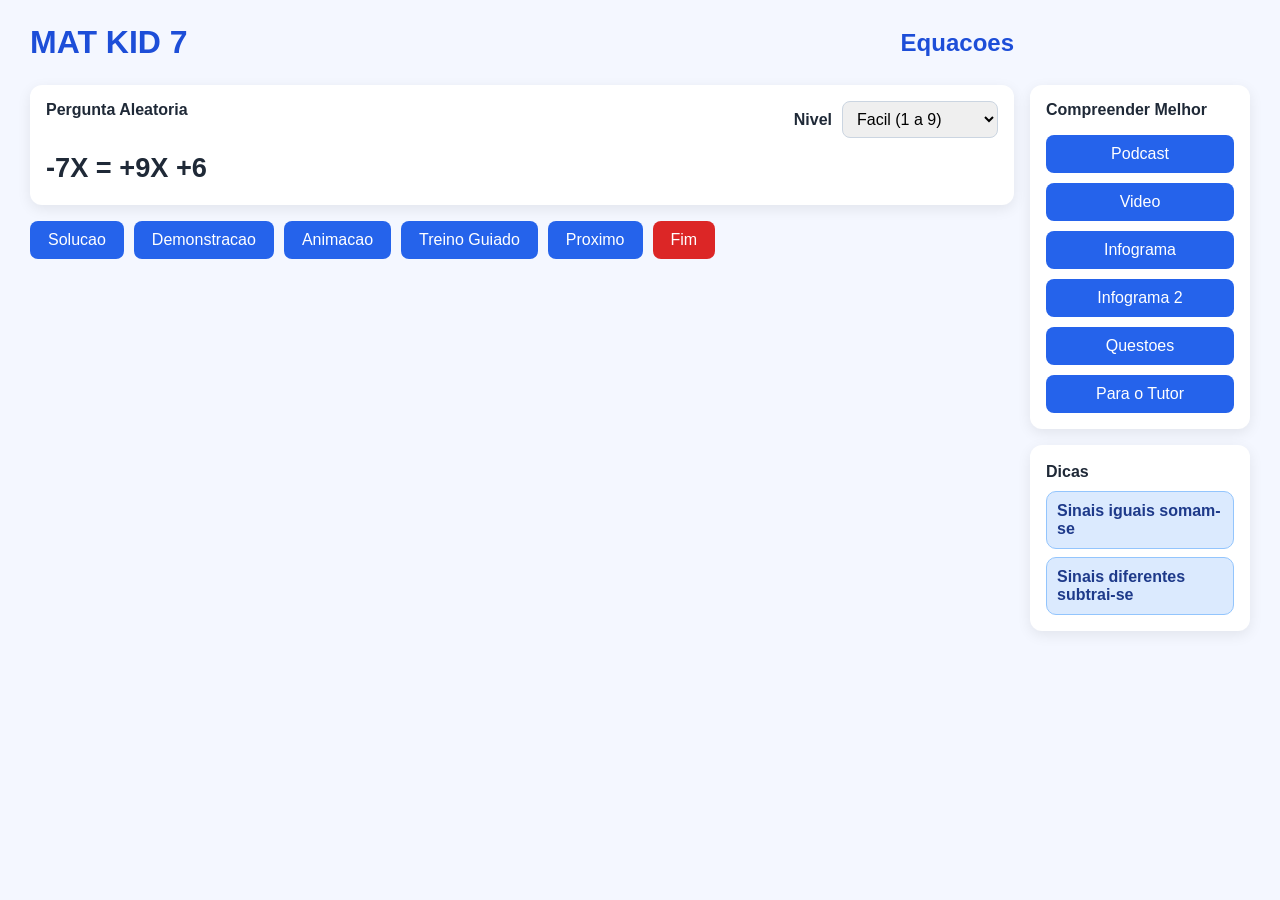
==== index.html @ 6c49c3ba "Primeira versao da app Mat Kid 7" ====
<!DOCTYPE html>
<html lang="pt">
<head>
  <meta charset="UTF-8">
  <meta name="viewport" content="width=device-width, initial-scale=1.0">
  <title>MAT KID 7 - Equacoes</title>
  <link rel="stylesheet" href="./style.css">
</head>
<body>
  <div class="app">
    <header class="top-bar">
      <div class="top-main">
        <h1>MAT KID 7</h1>
        <h2>Equacoes</h2>
      </div>
      <div class="top-side-spacer"></div>
    </header>

    <div id="main-layout" class="main-layout">
      <main class="content">
        <section class="card question-card">
          <div class="question-header">
            <p class="label">Pergunta Aleatoria</p>
            <div class="level-inline">
              <label class="label" for="level-select">Nivel</label>
              <select id="level-select">
                <option value="easy">Facil (1 a 9)</option>
                <option value="medium">Medio (1 a 20)</option>
                <option value="hard">Desafio (1 a 99)</option>
              </select>
            </div>
          </div>
          <div id="equation" class="equation"></div>
        </section>

        <section class="buttons">
          <button id="btn-solution">Solucao</button>
          <button id="btn-demo">Demonstracao</button>
          <button id="btn-animation">Animacao</button>
          <button id="btn-training">Treino Guiado</button>
          <button id="btn-next">Proximo</button>
          <button id="btn-end" class="danger">Fim</button>
        </section>

        <section id="solution-area" class="card hidden"></section>

        <section id="demo-area" class="card hidden">
          <div class="demo-head">
            <div id="demo-original" class="equation"></div>
            <p class="demo-warning">Atencao: vermelho significa que o sinal mudou porque passou para o outro lado do =.</p>
          </div>
          <div id="demo-steps" class="demo-steps"></div>
        </section>

        <section id="animation-area" class="card hidden">
          <div class="animation-head">
            <p class="label">Animacao com Bonecos de Neve</p>
            <div class="animation-actions">
              <label for="animation-speed">Velocidade</label>
              <select id="animation-speed">
                <option value="slow">Lento</option>
                <option value="normal" selected>Normal</option>
                <option value="fast">Rapido</option>
              </select>
              <button id="btn-animation-run">Iniciar Animacao</button>
              <button id="btn-animation-reset">Reiniciar</button>
              <button id="btn-animation-expand">Expandir Janela</button>
            </div>
          </div>
          <p id="animation-legend" class="animation-legend">Clica em "Iniciar Animacao" para ver os bonecos atravessar o portao do =.</p>
          <div id="animation-board" class="animation-board"></div>
        </section>

        <section id="training-area" class="card hidden">
          <div class="animation-head">
            <p class="label">Treino Guiado</p>
            <button id="btn-training-reset">Reiniciar Treino</button>
          </div>
          <p id="training-legend" class="animation-legend">Clica num boneco para o mover para o lado correto.</p>
          <p id="training-stats" class="training-stats">Acertos: 0 | Tentativas: 0</p>
          <p id="training-stars" class="training-stars">Estrelas: ☆☆☆</p>
          <div class="training-history">
            <p class="label">Historico da Sessao</p>
            <div id="training-history-list" class="training-history-list"></div>
          </div>
          <div id="training-board" class="animation-board training-board"></div>
        </section>
      </main>

      <aside class="learn-panel card">
        <p class="label">Compreender Melhor</p>
        <button id="btn-podcast">Podcast</button>
        <button id="btn-video">Video</button>
        <button id="btn-infograma">Infograma</button>
        <button id="btn-infograma-2">Infograma 2</button>
        <button id="btn-questions">Questoes</button>
        <button id="btn-tutor">Para o Tutor</button>
      </aside>

      <aside class="tips-panel card">
        <p class="label">Dicas</p>
        <div class="tips-box">Sinais iguais somam-se</div>
        <div class="tips-box">Sinais diferentes subtrai-se</div>
      </aside>
    </div>

    <section id="tutor-area" class="card hidden tutor-area">
      <p class="label">Para o Tutor</p>
      <p>Este metodo usa a analogia "passar pela porta" para ajudar o aluno a compreender a troca de sinal com confianca.</p>
      <p>Este nao e o metodo formal mais usado nas escolas (metodo da balanca), mas funciona como apoio intuitivo para chegar a solucao sem decorar regras.</p>
      <p>As questoes servem para verificar se o aluno percebeu o raciocinio. Nao sao para memorizacao, mas para consolidar seguranca.</p>
      <p>E recomendavel ouvir o podcast em conjunto com o aluno para reforcar o entendimento.</p>
    </section>

    <section id="questions-modal" class="questions-modal hidden">
      <div class="questions-card">
        <div class="questions-head">
          <p id="questions-title" class="label">Pergunta 1</p>
          <p id="questions-counter" class="questions-counter">1 / 1</p>
          <button id="btn-questions-close" class="danger">Fechar</button>
        </div>
        <p id="questions-text" class="questions-text"></p>
        <p id="questions-answer" class="questions-answer hidden"></p>
        <div class="questions-actions">
          <button id="btn-question-prev">←</button>
          <button id="btn-question-answer">Resposta</button>
          <button id="btn-question-next">→</button>
        </div>
      </div>
    </section>
  </div>

  <script src="./script.js"></script>
</body>
</html>
---- style.css ----
* {
  box-sizing: border-box;
}

body {
  margin: 0;
  font-family: Arial, sans-serif;
  background: #f4f7ff;
  color: #1f2937;
}

.app {
  min-height: 100vh;
  padding: 24px;
}

.top-bar {
  display: grid;
  grid-template-columns: minmax(0, 1fr) 220px;
  gap: 16px;
  max-width: 1220px;
  margin: 0 auto 24px;
}

.top-main {
  display: flex;
  align-items: center;
  justify-content: space-between;
}

.top-main h1,
.top-main h2 {
  margin: 0;
  color: #1d4ed8;
}

.main-layout {
  display: grid;
  grid-template-columns: minmax(0, 1fr) 220px;
  gap: 16px;
  max-width: 1220px;
  margin: 0 auto;
  align-items: start;
}

.main-layout.animation-expanded {
  grid-template-columns: 1fr;
}

.main-layout.animation-expanded .learn-panel {
  display: none;
}

.content {
  display: grid;
  gap: 16px;
}

.card {
  background: #fff;
  border-radius: 12px;
  padding: 16px;
  box-shadow: 0 4px 14px rgba(0, 0, 0, 0.08);
}

.question-header {
  display: flex;
  justify-content: space-between;
  align-items: flex-start;
  gap: 12px;
  margin-bottom: 10px;
}

.level-inline {
  display: flex;
  align-items: center;
  gap: 10px;
}

.level-inline .label {
  margin: 0;
}

.label {
  margin: 0 0 8px;
  font-weight: 700;
}

.equation {
  font-size: 1.7rem;
  font-weight: 700;
  line-height: 1.5;
  word-wrap: break-word;
}

.buttons {
  display: flex;
  flex-wrap: wrap;
  gap: 10px;
}

.learn-panel {
  display: flex;
  flex-direction: column;
  gap: 10px;
}

.learn-panel .label {
  margin-bottom: 6px;
}

.learn-panel button {
  width: 100%;
}

.tips-panel {
  display: flex;
  flex-direction: column;
  gap: 8px;
  grid-column: 2;
}

.tips-panel p {
  margin: 0;
  line-height: 1.35;
}

.tips-box {
  background: #dbeafe;
  border: 1px solid #93c5fd;
  border-radius: 10px;
  padding: 10px;
  font-weight: 700;
  color: #1e3a8a;
}

button {
  border: none;
  background: #2563eb;
  color: white;
  padding: 10px 18px;
  border-radius: 8px;
  font-size: 1rem;
  cursor: pointer;
}

select {
  border: 1px solid #cbd5e1;
  border-radius: 8px;
  padding: 8px 10px;
  font-size: 1rem;
}

button:hover {
  opacity: 0.92;
}

.danger {
  background: #dc2626;
}

.hidden {
  display: none;
}

.moved {
  color: #dc2626;
}

.demo-head {
  display: flex;
  align-items: flex-start;
  justify-content: space-between;
  gap: 16px;
}

.demo-warning {
  margin: 0;
  max-width: 360px;
  color: #dc2626;
  font-weight: 700;
  font-size: 0.95rem;
  line-height: 1.3;
}

.demo-steps {
  display: grid;
  gap: 10px;
  margin-top: 10px;
}

.demo-row {
  display: flex;
  align-items: center;
  justify-content: space-between;
  gap: 12px;
}

.step-label {
  min-width: 72px;
  font-weight: 700;
  color: #1d4ed8;
}

.demo-row .equation {
  font-size: 1.2rem;
  flex: 1;
}

.demo-row button {
  white-space: nowrap;
}

.fraction {
  display: inline-flex;
  flex-direction: column;
  align-items: center;
  margin-left: 6px;
  vertical-align: middle;
}

.fraction .top {
  border-bottom: 2px solid #1f2937;
  padding: 0 6px 2px;
}

.fraction .bottom {
  padding-top: 2px;
}

.animation-head {
  display: flex;
  justify-content: space-between;
  align-items: center;
  gap: 12px;
}

.animation-actions {
  display: flex;
  align-items: center;
  gap: 8px;
}

.animation-actions label {
  font-weight: 700;
  color: #1e3a8a;
}

.animation-actions select {
  min-width: 105px;
}

.animation-legend {
  margin: 6px 0 0;
  color: #1e3a8a;
  font-weight: 700;
}

.animation-board {
  position: relative;
  min-height: 280px;
  margin-top: 10px;
  border: 2px dashed #93c5fd;
  border-radius: 12px;
  background:
    radial-gradient(circle at 10% 10%, rgba(255, 255, 255, 0.8) 0 2px, transparent 3px),
    radial-gradient(circle at 45% 20%, rgba(255, 255, 255, 0.8) 0 2px, transparent 3px),
    radial-gradient(circle at 70% 30%, rgba(255, 255, 255, 0.8) 0 2px, transparent 3px),
    radial-gradient(circle at 85% 15%, rgba(255, 255, 255, 0.8) 0 2px, transparent 3px),
    linear-gradient(180deg, #eff6ff 0%, #dbeafe 70%, #bfdbfe 100%);
  overflow: hidden;
}

.main-layout.animation-expanded .animation-board {
  min-height: 360px;
}

.training-stats {
  margin: 8px 0 0;
  color: #1d4ed8;
  font-weight: 700;
}

.training-stars {
  margin: 6px 0 0;
  color: #d97706;
  font-weight: 700;
}

.training-history {
  margin-top: 10px;
}

.training-history-list {
  display: grid;
  gap: 6px;
  max-height: 140px;
  overflow: auto;
}

.training-history-item {
  background: #eff6ff;
  border: 1px solid #bfdbfe;
  border-radius: 8px;
  padding: 6px 8px;
  font-size: 0.95rem;
}

.tutor-area {
  max-width: 1220px;
  margin: 16px auto 0;
}

.tutor-area p {
  margin: 0 0 8px;
  line-height: 1.4;
}

.questions-modal {
  position: fixed;
  inset: 0;
  background: rgba(15, 23, 42, 0.5);
  display: flex;
  align-items: center;
  justify-content: center;
  padding: 16px;
  z-index: 1000;
}

.questions-modal.hidden {
  display: none;
}

.questions-card {
  width: min(740px, 100%);
  background: #fff;
  border-radius: 12px;
  padding: 16px;
  box-shadow: 0 8px 24px rgba(0, 0, 0, 0.2);
}

.questions-head {
  display: flex;
  justify-content: space-between;
  align-items: center;
  gap: 12px;
}

.questions-counter {
  margin: 0;
  color: #1d4ed8;
  font-weight: 700;
}

.questions-text {
  font-size: 1.2rem;
  font-weight: 700;
  margin: 8px 0;
}

.questions-answer {
  margin: 0 0 10px;
  color: #1d4ed8;
  font-weight: 700;
}

.questions-actions {
  display: flex;
  justify-content: space-between;
  gap: 10px;
}

.training-board .snowman {
  cursor: pointer;
}

.training-board .snowman:hover {
  filter: brightness(0.97);
}

.animation-board::before {
  content: "=";
  position: absolute;
  left: 50%;
  top: 10px;
  transform: translateX(-50%);
  width: 56px;
  height: 90%;
  display: flex;
  align-items: center;
  justify-content: center;
  font-size: 3rem;
  font-weight: 700;
  color: #1e3a8a;
  background: #bfdbfe;
  border-radius: 10px;
  border: 3px solid #1d4ed8;
}

.snowman {
  position: absolute;
  width: 84px;
  transition: left 0.8s ease, top 0.8s ease, transform 0.8s ease;
  text-align: center;
}

.snowman.crossing {
  transform: translateY(-14px) scale(1.03);
}

.snowman .hat {
  position: relative;
  width: 52px;
  height: 20px;
  margin: 0 auto -6px;
  background: #111827;
  color: #fff;
  border-radius: 4px 4px 0 0;
  font-size: 0.9rem;
  font-weight: 700;
  display: flex;
  align-items: center;
  justify-content: center;
}

.snowman .hat::after {
  content: "";
  display: block;
  width: 68px;
  height: 6px;
  background: #0f172a;
  border-radius: 4px;
  position: absolute;
  top: 18px;
  left: 8px;
}

.snowman .head {
  position: relative;
  width: 34px;
  height: 34px;
  margin: 0 auto -6px;
  border-radius: 50%;
  background: #fff;
  border: 2px solid #cbd5e1;
}

.snowman .eye {
  position: absolute;
  top: 9px;
  width: 4px;
  height: 4px;
  border-radius: 50%;
  background: #111827;
}

.snowman .eye.left {
  left: 10px;
}

.snowman .eye.right {
  right: 10px;
}

.snowman .nose {
  position: absolute;
  left: 50%;
  top: 14px;
  transform: translateX(-50%);
  width: 0;
  height: 0;
  border-top: 3px solid transparent;
  border-bottom: 3px solid transparent;
  border-left: 8px solid #f97316;
}

.snowman .body {
  width: 60px;
  height: 60px;
  margin: 0 auto;
  border-radius: 50%;
  background: #fff;
  border: 2px solid #cbd5e1;
  display: flex;
  align-items: center;
  justify-content: center;
  font-weight: 700;
}

.snowman .sign {
  margin-top: 4px;
  background: #e5e7eb;
  border: 2px solid #6b7280;
  border-radius: 6px;
  font-weight: 700;
  padding: 2px 0;
}

.snowman .sign.changed {
  color: #dc2626;
  border-color: #dc2626;
  background: #fee2e2;
}

.footprint {
  position: absolute;
  width: 10px;
  height: 6px;
  border-radius: 50%;
  background: rgba(30, 58, 138, 0.25);
  animation: footprint-fade 2.2s ease-out forwards;
  pointer-events: none;
}

@keyframes footprint-fade {
  0% {
    opacity: 0.8;
  }
  100% {
    opacity: 0;
  }
}

@media (max-width: 900px) {
  .top-bar {
    grid-template-columns: 1fr;
  }

  .top-main {
    gap: 24px;
  }

  .main-layout {
    grid-template-columns: 1fr;
  }

  .tips-panel {
    grid-column: auto;
  }

  .question-header {
    flex-direction: column;
    align-items: flex-start;
  }

  .demo-head {
    flex-direction: column;
  }

  .animation-head {
    flex-direction: column;
    align-items: flex-start;
  }
}
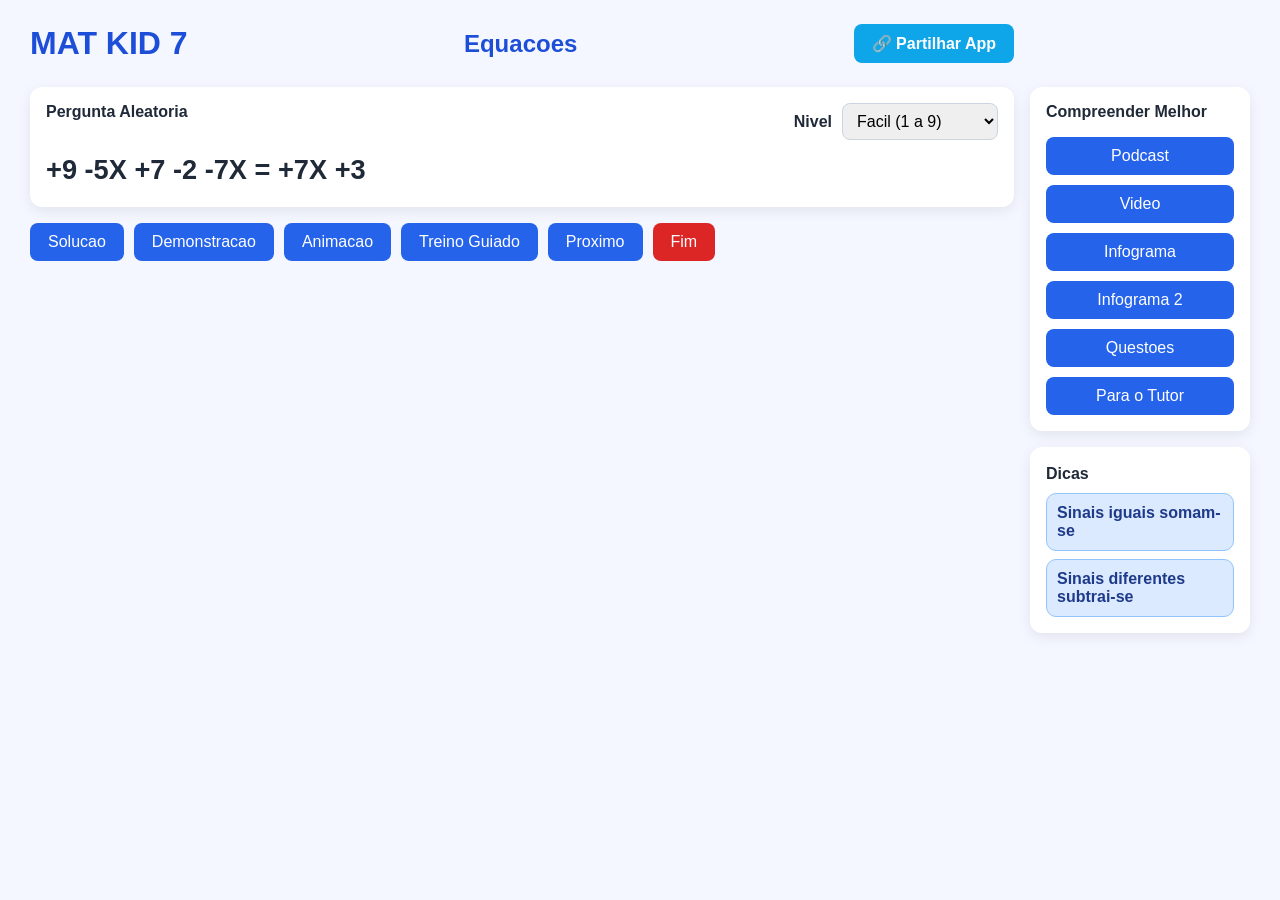
==== commit 46c28ffa: "mensagem" ====
--- a/index.html
+++ b/index.html
@@ -4,6 +4,7 @@
   <meta charset="UTF-8">
   <meta name="viewport" content="width=device-width, initial-scale=1.0">
   <title>MAT KID 7 - Equacoes</title>
+  <link rel="icon" type="image/svg+xml" href="data:image/svg+xml,%3Csvg xmlns='http://www.w3.org/2000/svg' viewBox='0 0 64 64'%3E%3Ccircle cx='32' cy='32' r='30' fill='%231d4ed8'/%3E%3Ctext x='32' y='40' font-size='30' text-anchor='middle' fill='white'%3E7%3C/text%3E%3C/svg%3E">
   <link rel="stylesheet" href="./style.css">
 </head>
 <body>
@@ -12,6 +13,7 @@
       <div class="top-main">
         <h1>MAT KID 7</h1>
         <h2>Equacoes</h2>
+        <button id="btn-share" class="share-btn">🔗 Partilhar App</button>
       </div>
       <div class="top-side-spacer"></div>
     </header>
--- a/style.css
+++ b/style.css
@@ -26,12 +26,19 @@
   display: flex;
   align-items: center;
   justify-content: space-between;
+  gap: 12px;
 }
 
 .top-main h1,
 .top-main h2 {
   margin: 0;
   color: #1d4ed8;
+}
+
+.share-btn {
+  background: #0ea5e9;
+  font-weight: 700;
+  white-space: nowrap;
 }
 
 .main-layout {
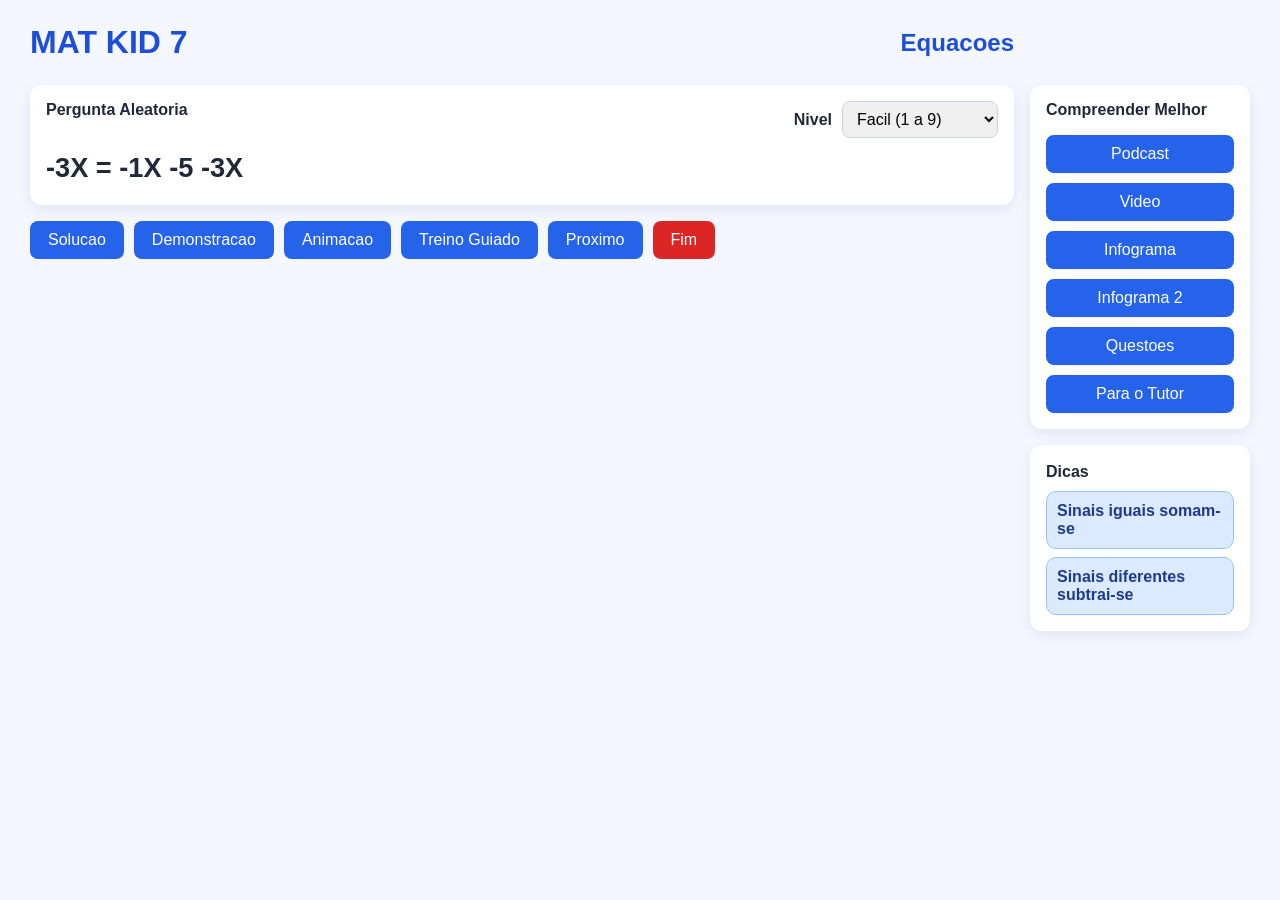
==== commit deff1ecd: "mensagem" ====
--- a/index.html
+++ b/index.html
@@ -13,7 +13,6 @@
       <div class="top-main">
         <h1>MAT KID 7</h1>
         <h2>Equacoes</h2>
-        <button id="btn-share" class="share-btn">🔗 Partilhar App</button>
       </div>
       <div class="top-side-spacer"></div>
     </header>
@@ -106,12 +105,19 @@
       </aside>
     </div>
 
-    <section id="tutor-area" class="card hidden tutor-area">
-      <p class="label">Para o Tutor</p>
-      <p>Este metodo usa a analogia "passar pela porta" para ajudar o aluno a compreender a troca de sinal com confianca.</p>
-      <p>Este nao e o metodo formal mais usado nas escolas (metodo da balanca), mas funciona como apoio intuitivo para chegar a solucao sem decorar regras.</p>
-      <p>As questoes servem para verificar se o aluno percebeu o raciocinio. Nao sao para memorizacao, mas para consolidar seguranca.</p>
-      <p>E recomendavel ouvir o podcast em conjunto com o aluno para reforcar o entendimento.</p>
+    <section id="tutor-modal" class="tutor-modal hidden" aria-modal="true" role="dialog" aria-labelledby="tutor-modal-title">
+      <div class="tutor-card">
+        <div class="tutor-head">
+          <p id="tutor-modal-title" class="label">Para o Tutor</p>
+          <button id="btn-tutor-close" type="button" class="danger">Sair</button>
+        </div>
+        <div class="tutor-body">
+          <p>Este metodo usa a analogia "passar pela porta" para ajudar o aluno a compreender a troca de sinal com confianca.</p>
+          <p>Este nao e o metodo formal mais usado nas escolas (metodo da balanca), mas funciona como apoio intuitivo para chegar a solucao sem decorar regras.</p>
+          <p>As questoes servem para verificar se o aluno percebeu o raciocinio. Nao sao para memorizacao, mas para consolidar seguranca.</p>
+          <p>E recomendavel ouvir o podcast em conjunto com o aluno para reforcar o entendimento.</p>
+        </div>
+      </div>
     </section>
 
     <section id="questions-modal" class="questions-modal hidden">
--- a/style.css
+++ b/style.css
@@ -33,12 +33,6 @@
 .top-main h2 {
   margin: 0;
   color: #1d4ed8;
-}
-
-.share-btn {
-  background: #0ea5e9;
-  font-weight: 700;
-  white-space: nowrap;
 }
 
 .main-layout {
@@ -313,12 +307,40 @@
   font-size: 0.95rem;
 }
 
-.tutor-area {
-  max-width: 1220px;
-  margin: 16px auto 0;
-}
-
-.tutor-area p {
+.tutor-modal {
+  position: fixed;
+  inset: 0;
+  background: rgba(15, 23, 42, 0.5);
+  display: flex;
+  align-items: center;
+  justify-content: center;
+  padding: 16px;
+  z-index: 1000;
+}
+
+.tutor-modal.hidden {
+  display: none;
+}
+
+.tutor-card {
+  width: min(740px, 100%);
+  max-height: min(90vh, 720px);
+  overflow: auto;
+  background: #fff;
+  border-radius: 12px;
+  padding: 16px;
+  box-shadow: 0 8px 24px rgba(0, 0, 0, 0.2);
+}
+
+.tutor-head {
+  display: flex;
+  justify-content: space-between;
+  align-items: center;
+  gap: 12px;
+  margin-bottom: 12px;
+}
+
+.tutor-body p {
   margin: 0 0 8px;
   line-height: 1.4;
 }
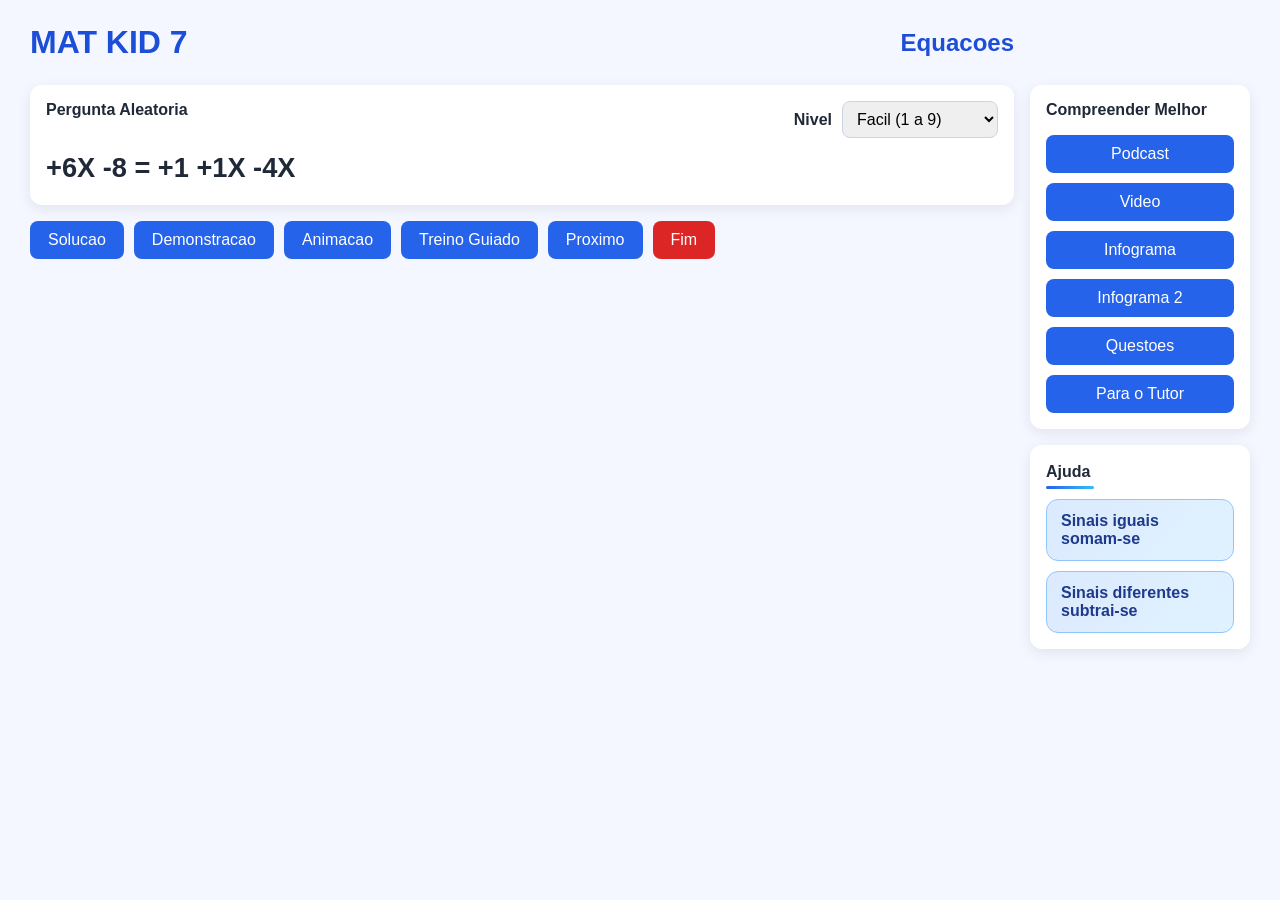
==== commit 168eef99: "message" ====
--- a/index.html
+++ b/index.html
@@ -98,10 +98,10 @@
         <button id="btn-tutor">Para o Tutor</button>
       </aside>
 
-      <aside class="tips-panel card">
-        <p class="label">Dicas</p>
-        <div class="tips-box">Sinais iguais somam-se</div>
-        <div class="tips-box">Sinais diferentes subtrai-se</div>
+      <aside class="help-panel card" aria-label="Ajuda com sinais">
+        <p class="label help-panel-title">Ajuda</p>
+        <div class="help-box" role="note">Sinais iguais somam-se</div>
+        <div class="help-box" role="note">Sinais diferentes subtrai-se</div>
       </aside>
     </div>
 
--- a/style.css
+++ b/style.css
@@ -114,25 +114,133 @@
   width: 100%;
 }
 
-.tips-panel {
+.help-panel {
   display: flex;
   flex-direction: column;
-  gap: 8px;
+  gap: 10px;
   grid-column: 2;
-}
-
-.tips-panel p {
+  overflow: hidden;
+  animation: help-panel-in 0.55s ease-out both;
+}
+
+.help-panel-title {
+  position: relative;
+  padding-bottom: 6px;
+}
+
+.help-panel-title::after {
+  content: "";
+  position: absolute;
+  left: 0;
+  bottom: 0;
+  height: 3px;
+  width: 48px;
+  border-radius: 999px;
+  background: linear-gradient(90deg, #2563eb, #38bdf8, #2563eb);
+  background-size: 200% 100%;
+  animation: help-bar-shimmer 2.8s ease-in-out infinite;
+}
+
+.help-panel p {
   margin: 0;
   line-height: 1.35;
 }
 
-.tips-box {
-  background: #dbeafe;
+.help-box {
+  position: relative;
+  background: linear-gradient(135deg, #dbeafe 0%, #e0f2fe 50%, #dbeafe 100%);
+  background-size: 200% 200%;
   border: 1px solid #93c5fd;
-  border-radius: 10px;
-  padding: 10px;
+  border-radius: 12px;
+  padding: 12px 12px 12px 14px;
   font-weight: 700;
   color: #1e3a8a;
+  overflow: hidden;
+  animation: help-box-glow 3.5s ease-in-out infinite, help-bg-shift 8s ease infinite;
+  transition: transform 0.25s ease, box-shadow 0.25s ease;
+}
+
+.help-box::before {
+  content: "";
+  position: absolute;
+  inset: 0;
+  background: linear-gradient(
+    110deg,
+    transparent 0%,
+    transparent 40%,
+    rgba(255, 255, 255, 0.55) 50%,
+    transparent 60%,
+    transparent 100%
+  );
+  transform: translateX(-100%);
+  animation: help-shine 4.5s ease-in-out infinite;
+}
+
+.help-box:nth-child(3) {
+  animation-delay: 0.8s, 2.5s;
+}
+
+.help-box:nth-child(3)::before {
+  animation-delay: 2s;
+}
+
+.help-box:hover {
+  transform: translateY(-2px) scale(1.02);
+  box-shadow: 0 8px 20px rgba(37, 99, 235, 0.22);
+}
+
+@keyframes help-panel-in {
+  from {
+    opacity: 0;
+    transform: translateY(10px);
+  }
+  to {
+    opacity: 1;
+    transform: translateY(0);
+  }
+}
+
+@keyframes help-bar-shimmer {
+  0%,
+  100% {
+    background-position: 0% 50%;
+  }
+  50% {
+    background-position: 100% 50%;
+  }
+}
+
+@keyframes help-box-glow {
+  0%,
+  100% {
+    box-shadow: 0 2px 8px rgba(37, 99, 235, 0.12);
+    border-color: #93c5fd;
+  }
+  50% {
+    box-shadow: 0 6px 18px rgba(37, 99, 235, 0.2);
+    border-color: #60a5fa;
+  }
+}
+
+@keyframes help-bg-shift {
+  0%,
+  100% {
+    background-position: 0% 50%;
+  }
+  50% {
+    background-position: 100% 50%;
+  }
+}
+
+@keyframes help-shine {
+  0%,
+  55% {
+    transform: translateX(-100%);
+  }
+  75%,
+  100% {
+    transform: translateX(100%);
+  }
 }
 
 button {
@@ -563,7 +671,7 @@
     grid-template-columns: 1fr;
   }
 
-  .tips-panel {
+  .help-panel {
     grid-column: auto;
   }
 
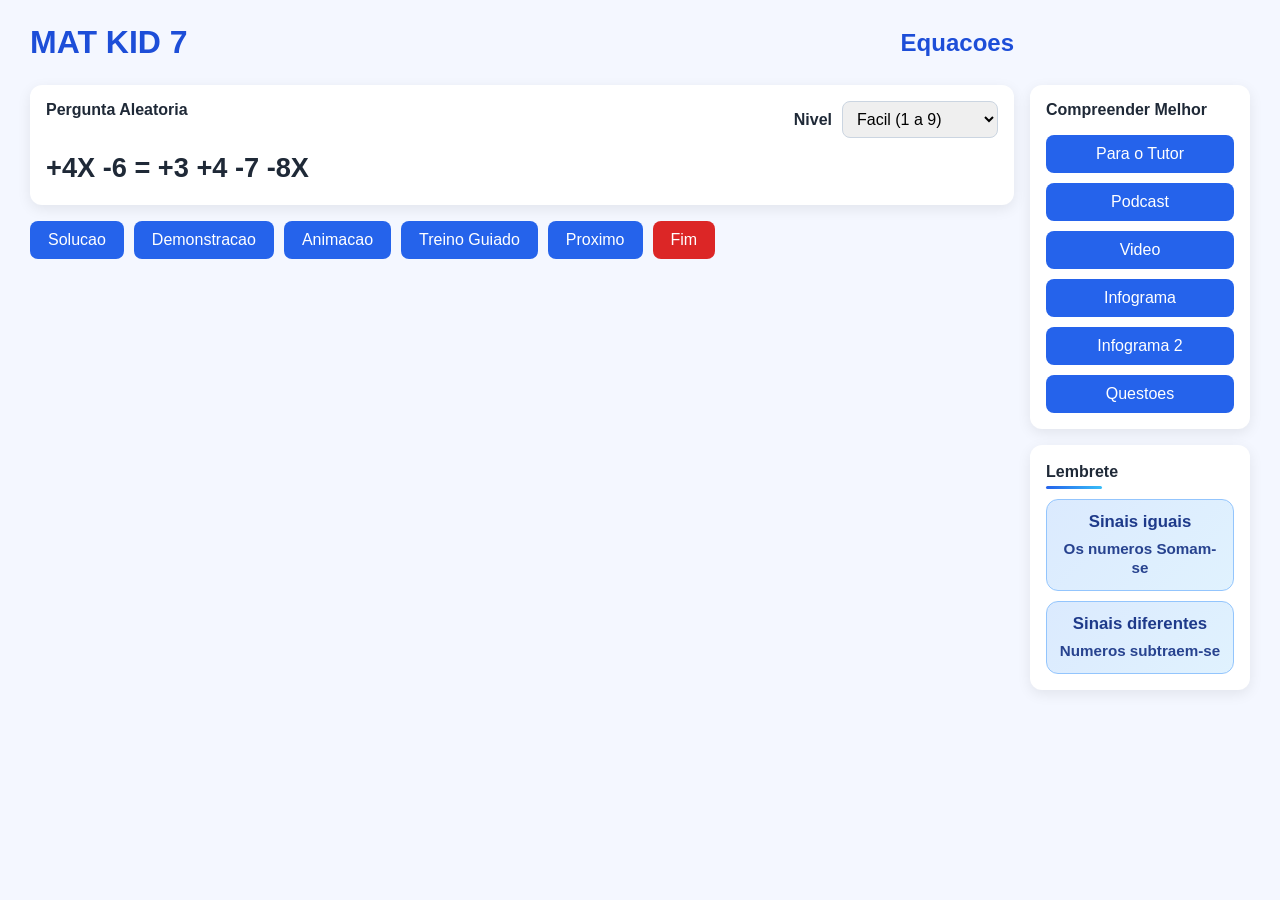
==== commit e68f436b: "mensagem" ====
--- a/index.html
+++ b/index.html
@@ -88,21 +88,29 @@
         </section>
       </main>
 
-      <aside class="learn-panel card">
-        <p class="label">Compreender Melhor</p>
-        <button id="btn-podcast">Podcast</button>
-        <button id="btn-video">Video</button>
-        <button id="btn-infograma">Infograma</button>
-        <button id="btn-infograma-2">Infograma 2</button>
-        <button id="btn-questions">Questoes</button>
-        <button id="btn-tutor">Para o Tutor</button>
-      </aside>
+      <div class="sidebar-stack">
+        <aside class="learn-panel card">
+          <p class="label">Compreender Melhor</p>
+          <button id="btn-tutor" type="button">Para o Tutor</button>
+          <button id="btn-podcast" type="button">Podcast</button>
+          <button id="btn-video" type="button">Video</button>
+          <button id="btn-infograma" type="button">Infograma</button>
+          <button id="btn-infograma-2" type="button">Infograma 2</button>
+          <button id="btn-questions" type="button">Questoes</button>
+        </aside>
 
-      <aside class="help-panel card" aria-label="Ajuda com sinais">
-        <p class="label help-panel-title">Ajuda</p>
-        <div class="help-box" role="note">Sinais iguais somam-se</div>
-        <div class="help-box" role="note">Sinais diferentes subtrai-se</div>
-      </aside>
+        <aside class="lembrete-panel card" aria-label="Lembrete sobre sinais">
+          <p class="label lembrete-title">Lembrete</p>
+          <div class="lembrete-btn" role="group" aria-label="Sinais iguais, os numeros somam-se">
+            <span class="lembrete-line1">Sinais iguais</span>
+            <span class="lembrete-line2">Os numeros Somam-se</span>
+          </div>
+          <div class="lembrete-btn" role="group" aria-label="Sinais diferentes, os numeros subtraem-se">
+            <span class="lembrete-line1">Sinais diferentes</span>
+            <span class="lembrete-line2">Numeros subtraem-se</span>
+          </div>
+        </aside>
+      </div>
     </div>
 
     <section id="tutor-modal" class="tutor-modal hidden" aria-modal="true" role="dialog" aria-labelledby="tutor-modal-title">
--- a/style.css
+++ b/style.css
@@ -48,7 +48,7 @@
   grid-template-columns: 1fr;
 }
 
-.main-layout.animation-expanded .learn-panel {
+.main-layout.animation-expanded .sidebar-stack {
   display: none;
 }
 
@@ -114,53 +114,79 @@
   width: 100%;
 }
 
-.help-panel {
+.sidebar-stack {
+  grid-column: 2;
+  display: flex;
+  flex-direction: column;
+  gap: 16px;
+  min-width: 0;
+}
+
+.lembrete-panel {
   display: flex;
   flex-direction: column;
   gap: 10px;
-  grid-column: 2;
   overflow: hidden;
   animation: help-panel-in 0.55s ease-out both;
 }
 
-.help-panel-title {
+.lembrete-title {
   position: relative;
   padding-bottom: 6px;
 }
 
-.help-panel-title::after {
+.lembrete-title::after {
   content: "";
   position: absolute;
   left: 0;
   bottom: 0;
   height: 3px;
-  width: 48px;
+  width: 56px;
   border-radius: 999px;
   background: linear-gradient(90deg, #2563eb, #38bdf8, #2563eb);
   background-size: 200% 100%;
   animation: help-bar-shimmer 2.8s ease-in-out infinite;
 }
 
-.help-panel p {
+.lembrete-panel p {
   margin: 0;
   line-height: 1.35;
 }
 
-.help-box {
+.lembrete-btn {
   position: relative;
+  display: flex;
+  flex-direction: column;
+  align-items: center;
+  justify-content: center;
+  text-align: center;
+  gap: 6px;
+  padding: 12px 10px;
   background: linear-gradient(135deg, #dbeafe 0%, #e0f2fe 50%, #dbeafe 100%);
   background-size: 200% 200%;
   border: 1px solid #93c5fd;
   border-radius: 12px;
-  padding: 12px 12px 12px 14px;
-  font-weight: 700;
   color: #1e3a8a;
   overflow: hidden;
+  cursor: default;
   animation: help-box-glow 3.5s ease-in-out infinite, help-bg-shift 8s ease infinite;
   transition: transform 0.25s ease, box-shadow 0.25s ease;
 }
 
-.help-box::before {
+.lembrete-line1 {
+  font-weight: 800;
+  font-size: 1.05rem;
+  line-height: 1.25;
+}
+
+.lembrete-line2 {
+  font-weight: 700;
+  font-size: 0.95rem;
+  line-height: 1.3;
+  opacity: 0.95;
+}
+
+.lembrete-btn::before {
   content: "";
   position: absolute;
   inset: 0;
@@ -174,17 +200,18 @@
   );
   transform: translateX(-100%);
   animation: help-shine 4.5s ease-in-out infinite;
-}
-
-.help-box:nth-child(3) {
+  pointer-events: none;
+}
+
+.lembrete-btn:nth-child(3) {
   animation-delay: 0.8s, 2.5s;
 }
 
-.help-box:nth-child(3)::before {
+.lembrete-btn:nth-child(3)::before {
   animation-delay: 2s;
 }
 
-.help-box:hover {
+.lembrete-btn:hover {
   transform: translateY(-2px) scale(1.02);
   box-shadow: 0 8px 20px rgba(37, 99, 235, 0.22);
 }
@@ -671,7 +698,7 @@
     grid-template-columns: 1fr;
   }
 
-  .help-panel {
+  .sidebar-stack {
     grid-column: auto;
   }
 
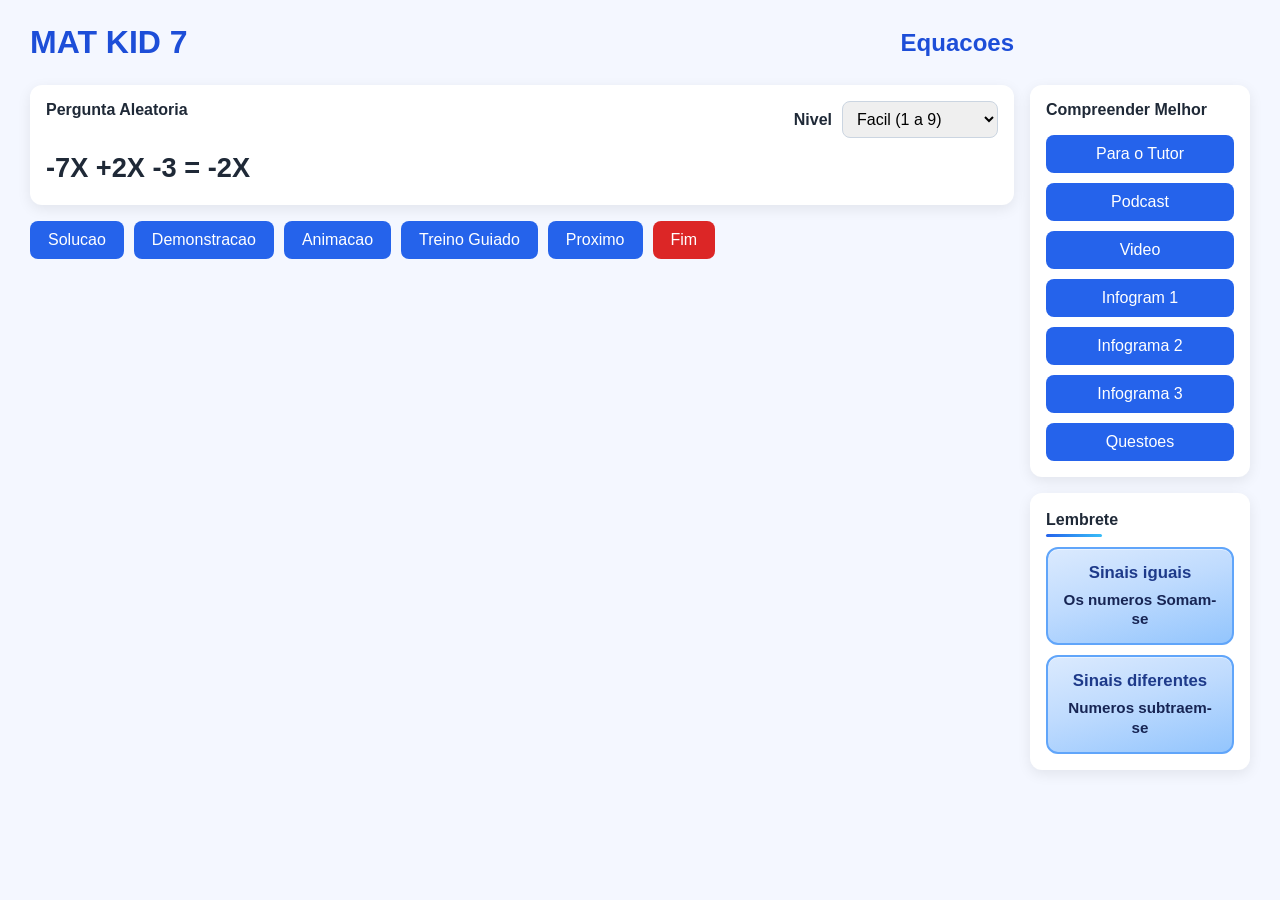
==== commit 6cfde3df: "messagem" ====
--- a/index.html
+++ b/index.html
@@ -94,8 +94,9 @@
           <button id="btn-tutor" type="button">Para o Tutor</button>
           <button id="btn-podcast" type="button">Podcast</button>
           <button id="btn-video" type="button">Video</button>
-          <button id="btn-infograma" type="button">Infograma</button>
+          <button id="btn-infograma" type="button">Infogram 1</button>
           <button id="btn-infograma-2" type="button">Infograma 2</button>
+          <button id="btn-infograma-3" type="button">Infograma 3</button>
           <button id="btn-questions" type="button">Questoes</button>
         </aside>
 
--- a/style.css
+++ b/style.css
@@ -155,46 +155,55 @@
 
 .lembrete-btn {
   position: relative;
+  z-index: 0;
   display: flex;
   flex-direction: column;
   align-items: center;
   justify-content: center;
   text-align: center;
   gap: 6px;
-  padding: 12px 10px;
-  background: linear-gradient(135deg, #dbeafe 0%, #e0f2fe 50%, #dbeafe 100%);
-  background-size: 200% 200%;
-  border: 1px solid #93c5fd;
+  padding: 14px 12px;
+  min-height: 76px;
+  /* Fundo sempre visivel (o azul #dbeafe confundia-se com o cartao branco) */
+  background-color: #bfdbfe;
+  background-image: linear-gradient(165deg, #dbeafe 0%, #bfdbfe 45%, #93c5fd 100%);
+  border: 2px solid #60a5fa;
   border-radius: 12px;
   color: #1e3a8a;
   overflow: hidden;
   cursor: default;
-  animation: help-box-glow 3.5s ease-in-out infinite, help-bg-shift 8s ease infinite;
+  box-shadow: inset 0 1px 0 rgba(255, 255, 255, 0.45);
+  animation: help-box-glow 3.5s ease-in-out infinite;
   transition: transform 0.25s ease, box-shadow 0.25s ease;
 }
 
 .lembrete-line1 {
+  position: relative;
+  z-index: 1;
   font-weight: 800;
   font-size: 1.05rem;
   line-height: 1.25;
 }
 
 .lembrete-line2 {
+  position: relative;
+  z-index: 1;
   font-weight: 700;
   font-size: 0.95rem;
   line-height: 1.3;
-  opacity: 0.95;
+  color: #172554;
 }
 
 .lembrete-btn::before {
   content: "";
   position: absolute;
   inset: 0;
+  z-index: 0;
   background: linear-gradient(
     110deg,
     transparent 0%,
     transparent 40%,
-    rgba(255, 255, 255, 0.55) 50%,
+    rgba(255, 255, 255, 0.35) 50%,
     transparent 60%,
     transparent 100%
   );
@@ -204,7 +213,7 @@
 }
 
 .lembrete-btn:nth-child(3) {
-  animation-delay: 0.8s, 2.5s;
+  animation-delay: 0.8s;
 }
 
 .lembrete-btn:nth-child(3)::before {
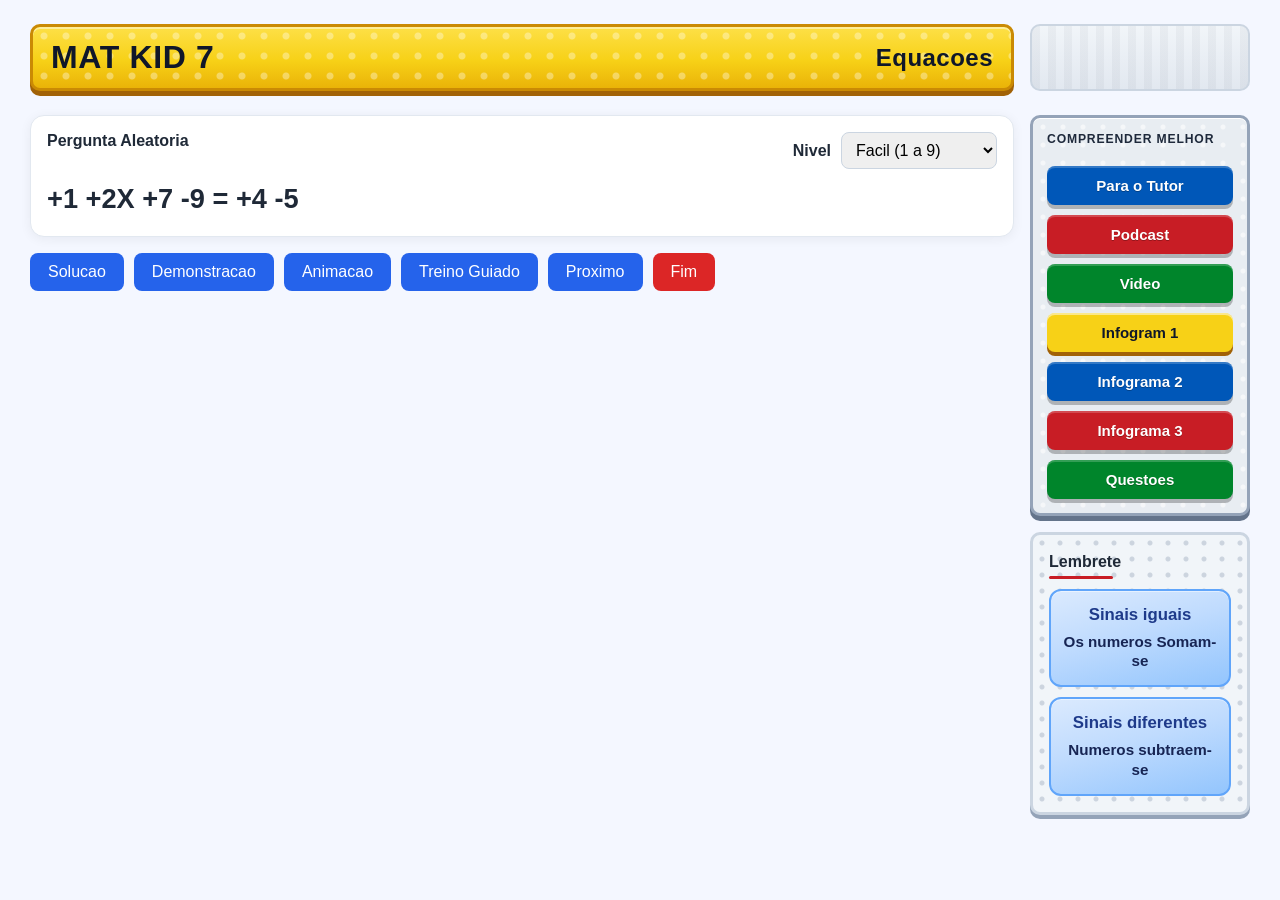
==== commit 3fded589: "mensagem" ====
--- a/index.html
+++ b/index.html
@@ -145,6 +145,21 @@
         </div>
       </div>
     </section>
+
+    <section id="infogram-modal" class="infogram-modal hidden" aria-modal="true" role="dialog" aria-labelledby="infogram-modal-title">
+      <div class="infogram-card">
+        <div class="infogram-head">
+          <p id="infogram-modal-title" class="label">Infograma</p>
+          <button id="btn-infogram-close" type="button" class="danger">Fechar</button>
+        </div>
+        <div class="infogram-body">
+          <p id="infogram-loading" class="infogram-loading hidden">A carregar...</p>
+          <p id="infogram-error" class="infogram-error hidden"></p>
+          <img id="infogram-image" class="infogram-image hidden" alt="" />
+          <pre id="infogram-text" class="infogram-text hidden"></pre>
+        </div>
+      </div>
+    </section>
   </div>
 
   <script src="./script.js"></script>
--- a/style.css
+++ b/style.css
@@ -1,5 +1,15 @@
 * {
   box-sizing: border-box;
+}
+
+:root {
+  --lego-red: #c81d25;
+  --lego-blue: #0057b8;
+  --lego-yellow: #f7d117;
+  --lego-green: #00852b;
+  --lego-plate: #e8edf2;
+  --lego-stroke: #1e293b;
+  --lego-stud: rgba(255, 255, 255, 0.35);
 }
 
 body {
@@ -27,12 +37,35 @@
   align-items: center;
   justify-content: space-between;
   gap: 12px;
+  background-color: var(--lego-yellow);
+  background-image: radial-gradient(circle at 11px 9px, var(--lego-stud) 3px, transparent 4px),
+    linear-gradient(180deg, #fde047 0%, var(--lego-yellow) 55%, #eab308 100%);
+  background-size: 22px 20px, auto;
+  border: 3px solid #ca8a04;
+  border-radius: 10px;
+  padding: 12px 18px;
+  box-shadow: 0 5px 0 #a16207, inset 0 2px 0 rgba(255, 255, 255, 0.45);
 }
 
 .top-main h1,
 .top-main h2 {
   margin: 0;
-  color: #1d4ed8;
+  color: #0f172a;
+  letter-spacing: 0.02em;
+}
+
+.top-side-spacer {
+  min-height: 48px;
+  border-radius: 10px;
+  background: repeating-linear-gradient(
+      90deg,
+      rgba(15, 23, 42, 0.04) 0,
+      rgba(15, 23, 42, 0.04) 8px,
+      transparent 8px,
+      transparent 16px
+    ),
+    linear-gradient(180deg, #f1f5f9, #e2e8f0);
+  border: 2px solid #cbd5e1;
 }
 
 .main-layout {
@@ -55,6 +88,13 @@
 .content {
   display: grid;
   gap: 16px;
+}
+
+/* Zona de trabalho (main): sem textura nem cores chamativas */
+.content > .card {
+  border: 1px solid #e2e8f0;
+  box-shadow: 0 2px 12px rgba(15, 23, 42, 0.06);
+  border-radius: 14px;
 }
 
 .card {
@@ -304,6 +344,95 @@
   background: #dc2626;
 }
 
+/* Pecas LEGO: so coluna lateral + cartoes da sidebar (a zona .content mantem-se neutra) */
+.sidebar-stack .learn-panel.card {
+  background-color: var(--lego-plate);
+  background-image: radial-gradient(circle at 10px 9px, rgba(255, 255, 255, 0.55) 2px, transparent 3px);
+  background-size: 20px 18px;
+  border: 3px solid #94a3b8;
+  border-radius: 10px;
+  box-shadow: 0 5px 0 #64748b, inset 0 1px 0 #fff;
+  padding: 14px;
+}
+
+.sidebar-stack .learn-panel .label {
+  color: var(--lego-stroke);
+  text-transform: uppercase;
+  font-size: 0.76rem;
+  letter-spacing: 0.07em;
+  margin-bottom: 10px;
+}
+
+.sidebar-stack .learn-panel button {
+  border: none;
+  border-radius: 8px;
+  padding: 11px 14px;
+  font-weight: 800;
+  font-size: 0.94rem;
+  color: #fff;
+  text-shadow: 0 1px 0 rgba(0, 0, 0, 0.25);
+  box-shadow: 0 4px 0 rgba(0, 0, 0, 0.25), inset 0 2px 0 rgba(255, 255, 255, 0.2);
+  transition: transform 0.08s ease, box-shadow 0.08s ease, filter 0.15s ease;
+  opacity: 1;
+}
+
+.sidebar-stack .learn-panel button:hover {
+  opacity: 1;
+  filter: brightness(1.06);
+}
+
+.sidebar-stack .learn-panel button:active {
+  transform: translateY(3px);
+  box-shadow: 0 1px 0 rgba(0, 0, 0, 0.25), inset 0 2px 0 rgba(255, 255, 255, 0.12);
+}
+
+.sidebar-stack .learn-panel button:nth-child(2) {
+  background: var(--lego-blue);
+}
+
+.sidebar-stack .learn-panel button:nth-child(3) {
+  background: var(--lego-red);
+}
+
+.sidebar-stack .learn-panel button:nth-child(4) {
+  background: var(--lego-green);
+}
+
+.sidebar-stack .learn-panel button:nth-child(5) {
+  background: var(--lego-yellow);
+  color: #0f172a;
+  text-shadow: none;
+  box-shadow: 0 4px 0 #a16207, inset 0 2px 0 rgba(255, 255, 255, 0.5);
+}
+
+.sidebar-stack .learn-panel button:nth-child(6) {
+  background: var(--lego-blue);
+}
+
+.sidebar-stack .learn-panel button:nth-child(7) {
+  background: var(--lego-red);
+}
+
+.sidebar-stack .learn-panel button:nth-child(8) {
+  background: var(--lego-green);
+}
+
+.sidebar-stack .lembrete-panel.card {
+  background-color: #f1f5f9;
+  background-image: radial-gradient(circle at 9px 8px, rgba(148, 163, 184, 0.4) 2px, transparent 3px);
+  background-size: 18px 16px;
+  border: 3px solid #cbd5e1;
+  border-radius: 10px;
+  box-shadow: 0 4px 0 #94a3b8;
+}
+
+.sidebar-stack .lembrete-title::after {
+  width: 64px;
+  background: var(--lego-red);
+  background-size: auto;
+  animation: none;
+}
+
 .hidden {
   display: none;
 }
@@ -543,6 +672,80 @@
   gap: 10px;
 }
 
+.infogram-modal {
+  position: fixed;
+  inset: 0;
+  background: rgba(15, 23, 42, 0.5);
+  display: flex;
+  align-items: center;
+  justify-content: center;
+  padding: 16px;
+  z-index: 1002;
+}
+
+.infogram-modal.hidden {
+  display: none;
+}
+
+.infogram-card {
+  width: min(900px, 100%);
+  max-height: min(92vh, 880px);
+  background: #fff;
+  border-radius: 12px;
+  padding: 16px;
+  box-shadow: 0 8px 24px rgba(0, 0, 0, 0.2);
+  display: flex;
+  flex-direction: column;
+  min-height: 0;
+}
+
+.infogram-head {
+  display: flex;
+  justify-content: space-between;
+  align-items: center;
+  gap: 12px;
+  margin-bottom: 10px;
+  flex-shrink: 0;
+}
+
+.infogram-body {
+  flex: 1;
+  min-height: 0;
+  overflow: auto;
+  border-radius: 8px;
+  border: 1px solid #e2e8f0;
+  background: #f8fafc;
+  padding: 12px;
+}
+
+.infogram-loading,
+.infogram-error {
+  margin: 0;
+  font-weight: 700;
+  color: #1d4ed8;
+}
+
+.infogram-error {
+  color: #b91c1c;
+}
+
+.infogram-image {
+  display: block;
+  max-width: 100%;
+  height: auto;
+  margin: 0 auto;
+}
+
+.infogram-text {
+  margin: 0;
+  font-family: Consolas, "Courier New", monospace;
+  font-size: 0.9rem;
+  line-height: 1.45;
+  white-space: pre-wrap;
+  word-break: break-word;
+  color: #1e293b;
+}
+
 .training-board .snowman {
   cursor: pointer;
 }
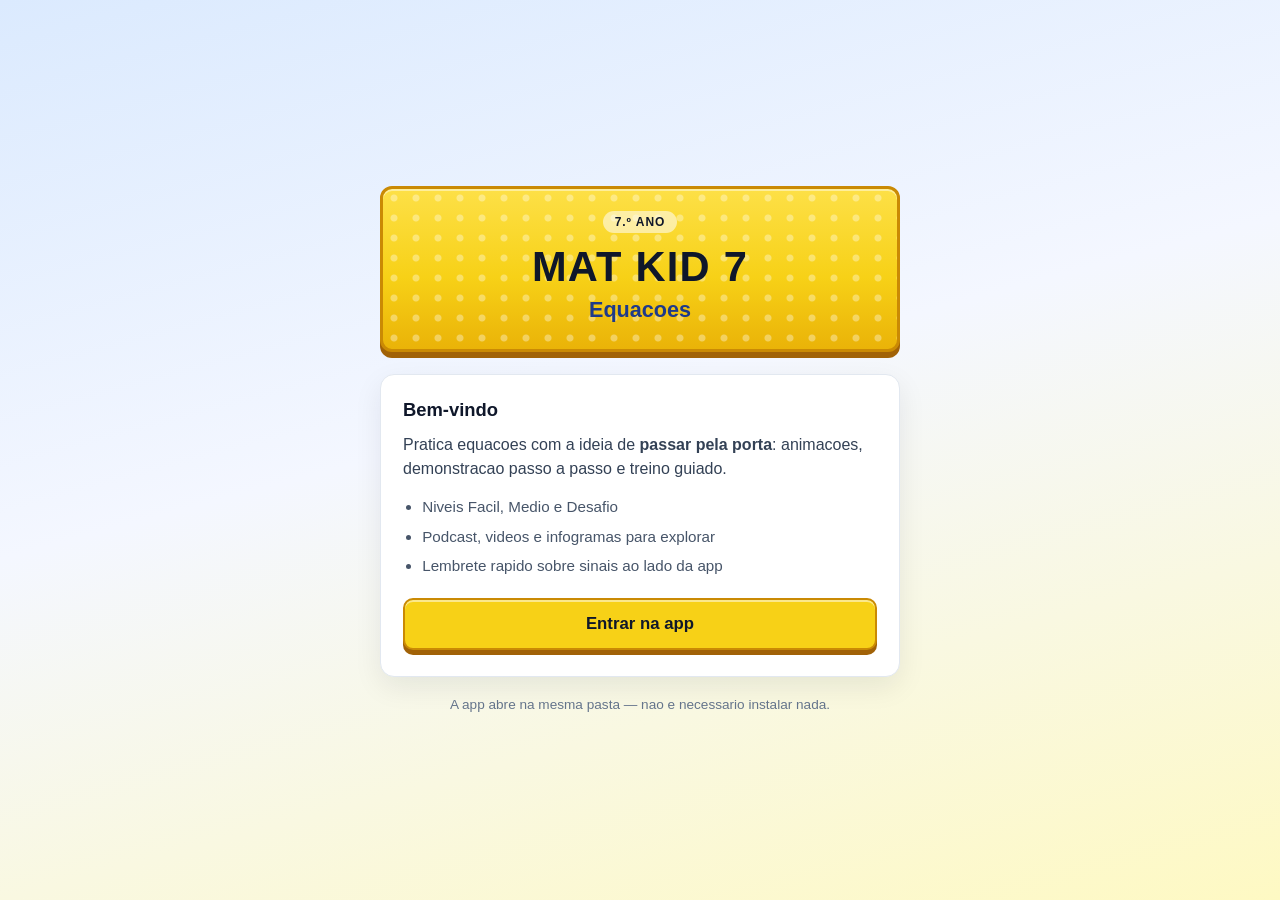
==== commit bfcdcfb5: "mensagem" ====
--- a/index.html
+++ b/index.html
@@ -3,165 +3,33 @@
 <head>
   <meta charset="UTF-8">
   <meta name="viewport" content="width=device-width, initial-scale=1.0">
+  <meta name="description" content="MAT KID 7 - Equacoes para o 7. ano: perguntas aleatorias, demonstracao, animacao e treino guiado.">
   <title>MAT KID 7 - Equacoes</title>
   <link rel="icon" type="image/svg+xml" href="data:image/svg+xml,%3Csvg xmlns='http://www.w3.org/2000/svg' viewBox='0 0 64 64'%3E%3Ccircle cx='32' cy='32' r='30' fill='%231d4ed8'/%3E%3Ctext x='32' y='40' font-size='30' text-anchor='middle' fill='white'%3E7%3C/text%3E%3C/svg%3E">
   <link rel="stylesheet" href="./style.css">
 </head>
-<body>
-  <div class="app">
-    <header class="top-bar">
-      <div class="top-main">
-        <h1>MAT KID 7</h1>
-        <h2>Equacoes</h2>
-      </div>
-      <div class="top-side-spacer"></div>
+<body class="landing-body">
+  <div class="landing-wrap">
+    <header class="landing-hero">
+      <p class="landing-badge">7.º ano</p>
+      <h1 class="landing-title">MAT KID 7</h1>
+      <p class="landing-subtitle">Equacoes</p>
     </header>
 
-    <div id="main-layout" class="main-layout">
-      <main class="content">
-        <section class="card question-card">
-          <div class="question-header">
-            <p class="label">Pergunta Aleatoria</p>
-            <div class="level-inline">
-              <label class="label" for="level-select">Nivel</label>
-              <select id="level-select">
-                <option value="easy">Facil (1 a 9)</option>
-                <option value="medium">Medio (1 a 20)</option>
-                <option value="hard">Desafio (1 a 99)</option>
-              </select>
-            </div>
-          </div>
-          <div id="equation" class="equation"></div>
-        </section>
-
-        <section class="buttons">
-          <button id="btn-solution">Solucao</button>
-          <button id="btn-demo">Demonstracao</button>
-          <button id="btn-animation">Animacao</button>
-          <button id="btn-training">Treino Guiado</button>
-          <button id="btn-next">Proximo</button>
-          <button id="btn-end" class="danger">Fim</button>
-        </section>
-
-        <section id="solution-area" class="card hidden"></section>
-
-        <section id="demo-area" class="card hidden">
-          <div class="demo-head">
-            <div id="demo-original" class="equation"></div>
-            <p class="demo-warning">Atencao: vermelho significa que o sinal mudou porque passou para o outro lado do =.</p>
-          </div>
-          <div id="demo-steps" class="demo-steps"></div>
-        </section>
-
-        <section id="animation-area" class="card hidden">
-          <div class="animation-head">
-            <p class="label">Animacao com Bonecos de Neve</p>
-            <div class="animation-actions">
-              <label for="animation-speed">Velocidade</label>
-              <select id="animation-speed">
-                <option value="slow">Lento</option>
-                <option value="normal" selected>Normal</option>
-                <option value="fast">Rapido</option>
-              </select>
-              <button id="btn-animation-run">Iniciar Animacao</button>
-              <button id="btn-animation-reset">Reiniciar</button>
-              <button id="btn-animation-expand">Expandir Janela</button>
-            </div>
-          </div>
-          <p id="animation-legend" class="animation-legend">Clica em "Iniciar Animacao" para ver os bonecos atravessar o portao do =.</p>
-          <div id="animation-board" class="animation-board"></div>
-        </section>
-
-        <section id="training-area" class="card hidden">
-          <div class="animation-head">
-            <p class="label">Treino Guiado</p>
-            <button id="btn-training-reset">Reiniciar Treino</button>
-          </div>
-          <p id="training-legend" class="animation-legend">Clica num boneco para o mover para o lado correto.</p>
-          <p id="training-stats" class="training-stats">Acertos: 0 | Tentativas: 0</p>
-          <p id="training-stars" class="training-stars">Estrelas: ☆☆☆</p>
-          <div class="training-history">
-            <p class="label">Historico da Sessao</p>
-            <div id="training-history-list" class="training-history-list"></div>
-          </div>
-          <div id="training-board" class="animation-board training-board"></div>
-        </section>
-      </main>
-
-      <div class="sidebar-stack">
-        <aside class="learn-panel card">
-          <p class="label">Compreender Melhor</p>
-          <button id="btn-tutor" type="button">Para o Tutor</button>
-          <button id="btn-podcast" type="button">Podcast</button>
-          <button id="btn-video" type="button">Video</button>
-          <button id="btn-infograma" type="button">Infogram 1</button>
-          <button id="btn-infograma-2" type="button">Infograma 2</button>
-          <button id="btn-infograma-3" type="button">Infograma 3</button>
-          <button id="btn-questions" type="button">Questoes</button>
-        </aside>
-
-        <aside class="lembrete-panel card" aria-label="Lembrete sobre sinais">
-          <p class="label lembrete-title">Lembrete</p>
-          <div class="lembrete-btn" role="group" aria-label="Sinais iguais, os numeros somam-se">
-            <span class="lembrete-line1">Sinais iguais</span>
-            <span class="lembrete-line2">Os numeros Somam-se</span>
-          </div>
-          <div class="lembrete-btn" role="group" aria-label="Sinais diferentes, os numeros subtraem-se">
-            <span class="lembrete-line1">Sinais diferentes</span>
-            <span class="lembrete-line2">Numeros subtraem-se</span>
-          </div>
-        </aside>
-      </div>
-    </div>
-
-    <section id="tutor-modal" class="tutor-modal hidden" aria-modal="true" role="dialog" aria-labelledby="tutor-modal-title">
-      <div class="tutor-card">
-        <div class="tutor-head">
-          <p id="tutor-modal-title" class="label">Para o Tutor</p>
-          <button id="btn-tutor-close" type="button" class="danger">Sair</button>
-        </div>
-        <div class="tutor-body">
-          <p>Este metodo usa a analogia "passar pela porta" para ajudar o aluno a compreender a troca de sinal com confianca.</p>
-          <p>Este nao e o metodo formal mais usado nas escolas (metodo da balanca), mas funciona como apoio intuitivo para chegar a solucao sem decorar regras.</p>
-          <p>As questoes servem para verificar se o aluno percebeu o raciocinio. Nao sao para memorizacao, mas para consolidar seguranca.</p>
-          <p>E recomendavel ouvir o podcast em conjunto com o aluno para reforcar o entendimento.</p>
-        </div>
-      </div>
+    <section class="landing-card" aria-labelledby="landing-intro">
+      <h2 id="landing-intro" class="landing-card-title">Bem-vindo</h2>
+      <p class="landing-lead">
+        Pratica equacoes com a ideia de <strong>passar pela porta</strong>: animacoes, demonstracao passo a passo e treino guiado.
+      </p>
+      <ul class="landing-list">
+        <li>Niveis Facil, Medio e Desafio</li>
+        <li>Podcast, videos e infogramas para explorar</li>
+        <li>Lembrete rapido sobre sinais ao lado da app</li>
+      </ul>
+      <a class="landing-cta" href="./app.html">Entrar na app</a>
     </section>
 
-    <section id="questions-modal" class="questions-modal hidden">
-      <div class="questions-card">
-        <div class="questions-head">
-          <p id="questions-title" class="label">Pergunta 1</p>
-          <p id="questions-counter" class="questions-counter">1 / 1</p>
-          <button id="btn-questions-close" class="danger">Fechar</button>
-        </div>
-        <p id="questions-text" class="questions-text"></p>
-        <p id="questions-answer" class="questions-answer hidden"></p>
-        <div class="questions-actions">
-          <button id="btn-question-prev">←</button>
-          <button id="btn-question-answer">Resposta</button>
-          <button id="btn-question-next">→</button>
-        </div>
-      </div>
-    </section>
-
-    <section id="infogram-modal" class="infogram-modal hidden" aria-modal="true" role="dialog" aria-labelledby="infogram-modal-title">
-      <div class="infogram-card">
-        <div class="infogram-head">
-          <p id="infogram-modal-title" class="label">Infograma</p>
-          <button id="btn-infogram-close" type="button" class="danger">Fechar</button>
-        </div>
-        <div class="infogram-body">
-          <p id="infogram-loading" class="infogram-loading hidden">A carregar...</p>
-          <p id="infogram-error" class="infogram-error hidden"></p>
-          <img id="infogram-image" class="infogram-image hidden" alt="" />
-          <pre id="infogram-text" class="infogram-text hidden"></pre>
-        </div>
-      </div>
-    </section>
+    <p class="landing-note">A app abre na mesma pasta — nao e necessario instalar nada.</p>
   </div>
-
-  <script src="./script.js"></script>
 </body>
 </html>
--- a/style.css
+++ b/style.css
@@ -47,11 +47,37 @@
   box-shadow: 0 5px 0 #a16207, inset 0 2px 0 rgba(255, 255, 255, 0.45);
 }
 
+.top-main-titles {
+  display: flex;
+  align-items: center;
+  justify-content: space-between;
+  gap: 12px;
+  flex: 1;
+  min-width: 0;
+}
+
 .top-main h1,
 .top-main h2 {
   margin: 0;
   color: #0f172a;
   letter-spacing: 0.02em;
+}
+
+.top-main .landing-back {
+  flex-shrink: 0;
+  font-size: 0.88rem;
+  font-weight: 800;
+  color: #1e3a8a;
+  text-decoration: none;
+  padding: 6px 10px;
+  border-radius: 8px;
+  background: rgba(255, 255, 255, 0.45);
+  border: 2px solid rgba(30, 58, 138, 0.25);
+  white-space: nowrap;
+}
+
+.top-main .landing-back:hover {
+  background: rgba(255, 255, 255, 0.75);
 }
 
 .top-side-spacer {
@@ -340,6 +366,57 @@
   opacity: 0.92;
 }
 
+/* Botoes da pergunta (Solucao, Demonstracao, ...): mesma linguagem colorida */
+.buttons button {
+  border: none;
+  border-radius: 8px;
+  padding: 10px 18px;
+  font-weight: 800;
+  color: #fff;
+  text-shadow: 0 1px 0 rgba(0, 0, 0, 0.25);
+  box-shadow: 0 4px 0 rgba(0, 0, 0, 0.25), inset 0 2px 0 rgba(255, 255, 255, 0.2);
+  transition: transform 0.08s ease, box-shadow 0.08s ease, filter 0.15s ease;
+  opacity: 1;
+}
+
+.buttons button:hover {
+  opacity: 1;
+  filter: brightness(1.06);
+}
+
+.buttons button:active {
+  transform: translateY(3px);
+  box-shadow: 0 1px 0 rgba(0, 0, 0, 0.25), inset 0 2px 0 rgba(255, 255, 255, 0.12);
+}
+
+.buttons button:nth-child(1) {
+  background: var(--lego-blue);
+}
+
+.buttons button:nth-child(2) {
+  background: var(--lego-green);
+}
+
+.buttons button:nth-child(3) {
+  background: var(--lego-yellow);
+  color: #0f172a;
+  text-shadow: none;
+  box-shadow: 0 4px 0 #a16207, inset 0 2px 0 rgba(255, 255, 255, 0.5);
+}
+
+.buttons button:nth-child(4) {
+  background: var(--lego-red);
+}
+
+.buttons button:nth-child(5) {
+  background: var(--lego-blue);
+}
+
+.buttons button:nth-child(6) {
+  background: var(--lego-red);
+  box-shadow: 0 4px 0 #7f1d1d, inset 0 2px 0 rgba(255, 255, 255, 0.18);
+}
+
 .danger {
   background: #dc2626;
 }
@@ -903,7 +980,17 @@
   }
 
   .top-main {
-    gap: 24px;
+    flex-wrap: wrap;
+    gap: 12px;
+  }
+
+  .top-main-titles {
+    flex-basis: 100%;
+    justify-content: space-between;
+  }
+
+  .top-main .landing-back {
+    margin-left: auto;
   }
 
   .main-layout {
@@ -928,3 +1015,128 @@
     align-items: flex-start;
   }
 }
+
+/* --- Pagina de entrada (index.html) --- */
+body.landing-body {
+  margin: 0;
+  min-height: 100vh;
+  display: flex;
+  align-items: center;
+  justify-content: center;
+  padding: 28px 20px;
+  background: linear-gradient(165deg, #dbeafe 0%, #f4f7ff 45%, #fef9c3 100%);
+}
+
+.landing-wrap {
+  width: 100%;
+  max-width: 520px;
+  text-align: center;
+}
+
+.landing-hero {
+  background-color: var(--lego-yellow);
+  background-image: radial-gradient(circle at 11px 9px, var(--lego-stud) 3px, transparent 4px),
+    linear-gradient(180deg, #fde047 0%, var(--lego-yellow) 55%, #eab308 100%);
+  background-size: 22px 20px, auto;
+  border: 3px solid #ca8a04;
+  border-radius: 12px;
+  padding: 22px 20px 26px;
+  box-shadow: 0 6px 0 #a16207, inset 0 2px 0 rgba(255, 255, 255, 0.45);
+}
+
+.landing-badge {
+  display: inline-block;
+  margin: 0 0 10px;
+  padding: 4px 12px;
+  font-size: 0.75rem;
+  font-weight: 800;
+  letter-spacing: 0.08em;
+  text-transform: uppercase;
+  color: #0f172a;
+  background: rgba(255, 255, 255, 0.55);
+  border-radius: 999px;
+}
+
+.landing-title {
+  margin: 0;
+  font-size: clamp(2rem, 6vw, 2.6rem);
+  font-weight: 900;
+  color: #0f172a;
+  letter-spacing: 0.03em;
+}
+
+.landing-subtitle {
+  margin: 6px 0 0;
+  font-size: 1.35rem;
+  font-weight: 800;
+  color: #1e3a8a;
+}
+
+.landing-card {
+  margin-top: 22px;
+  padding: 24px 22px 26px;
+  background: #fff;
+  border-radius: 14px;
+  border: 1px solid #e2e8f0;
+  box-shadow: 0 10px 28px rgba(15, 23, 42, 0.08);
+  text-align: left;
+}
+
+.landing-card-title {
+  margin: 0 0 12px;
+  font-size: 1.15rem;
+  font-weight: 800;
+  color: #0f172a;
+}
+
+.landing-lead {
+  margin: 0 0 14px;
+  line-height: 1.5;
+  color: #334155;
+  font-size: 1rem;
+}
+
+.landing-list {
+  margin: 0 0 20px;
+  padding-left: 1.2rem;
+  color: #475569;
+  line-height: 1.55;
+  font-size: 0.95rem;
+}
+
+.landing-list li {
+  margin-bottom: 6px;
+}
+
+.landing-cta {
+  display: block;
+  width: 100%;
+  box-sizing: border-box;
+  text-align: center;
+  text-decoration: none;
+  padding: 14px 20px;
+  font-size: 1.05rem;
+  font-weight: 800;
+  color: #0f172a;
+  background: var(--lego-yellow);
+  border-radius: 10px;
+  border: 2px solid #ca8a04;
+  box-shadow: 0 5px 0 #a16207, inset 0 2px 0 rgba(255, 255, 255, 0.5);
+  transition: transform 0.08s ease, box-shadow 0.08s ease, filter 0.15s ease;
+}
+
+.landing-cta:hover {
+  filter: brightness(1.05);
+}
+
+.landing-cta:active {
+  transform: translateY(3px);
+  box-shadow: 0 2px 0 #a16207, inset 0 2px 0 rgba(255, 255, 255, 0.4);
+}
+
+.landing-note {
+  margin: 18px 0 0;
+  font-size: 0.85rem;
+  color: #64748b;
+  line-height: 1.4;
+}
